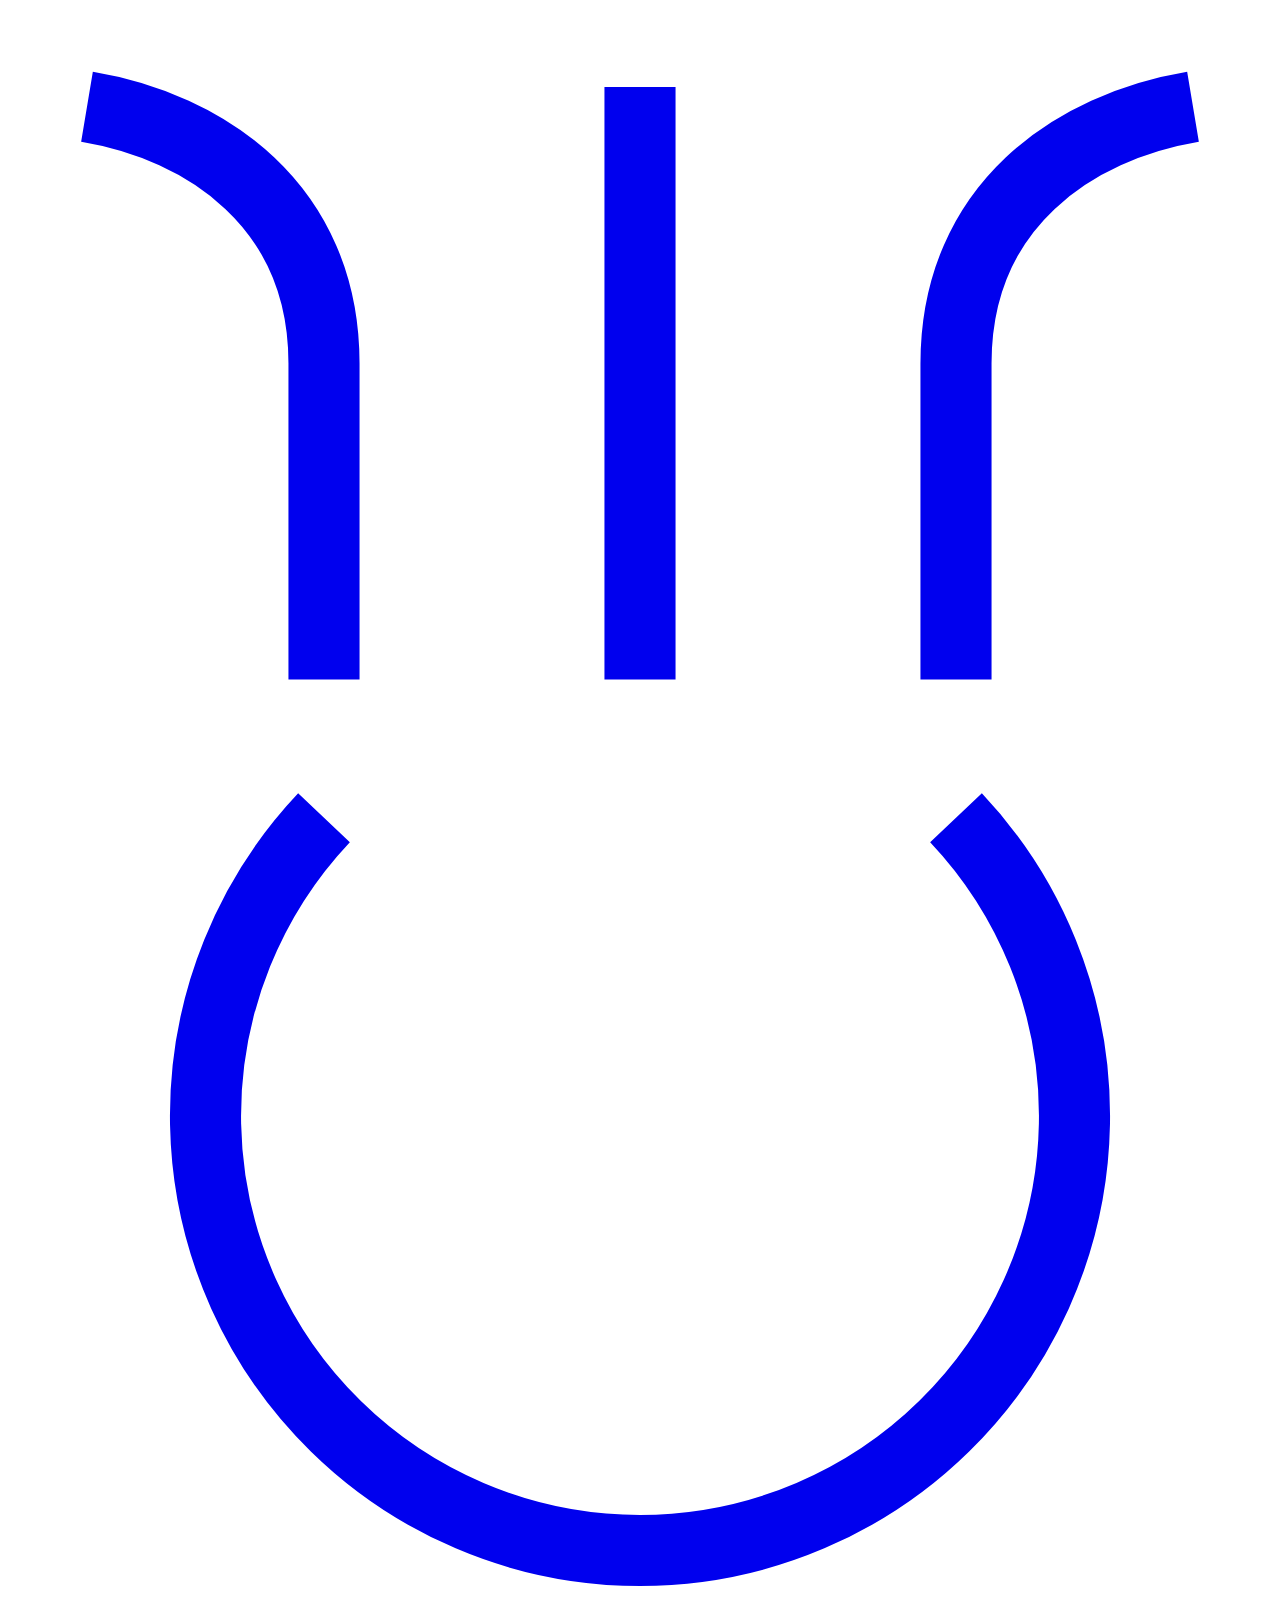
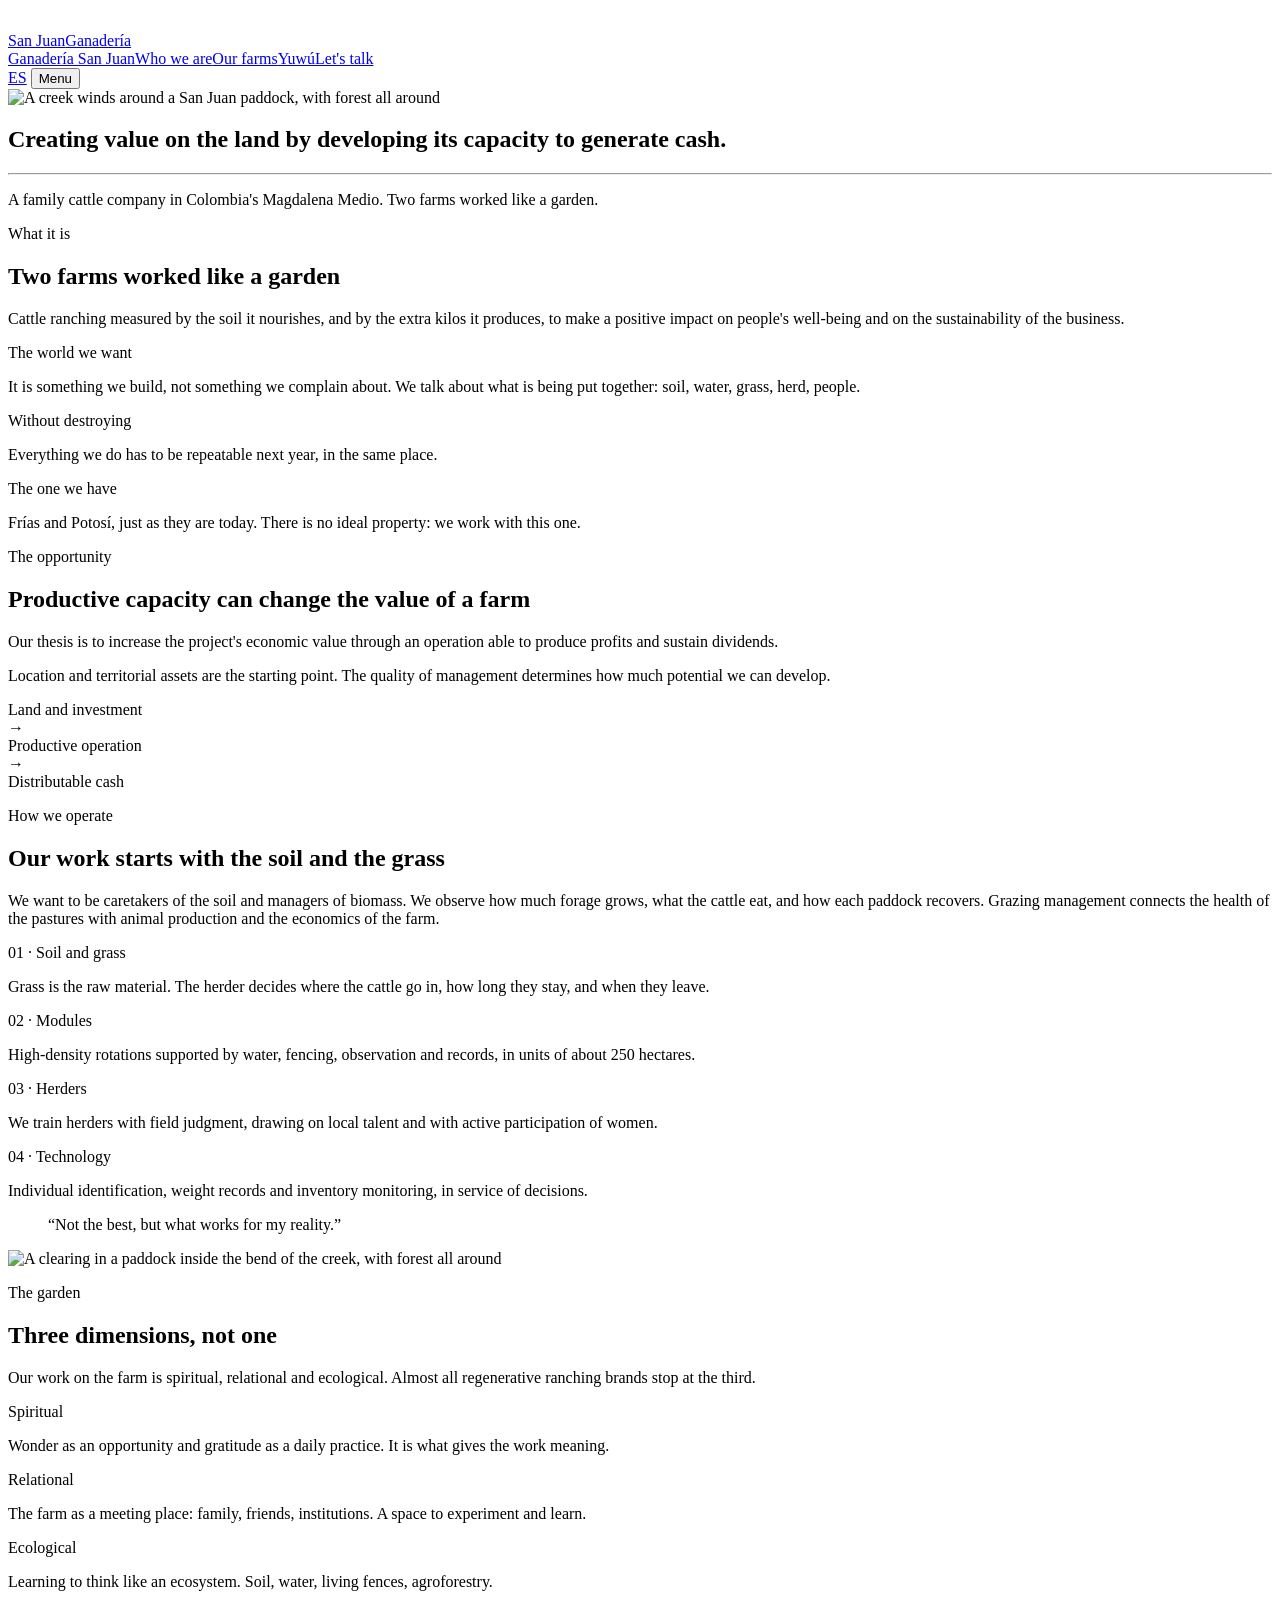
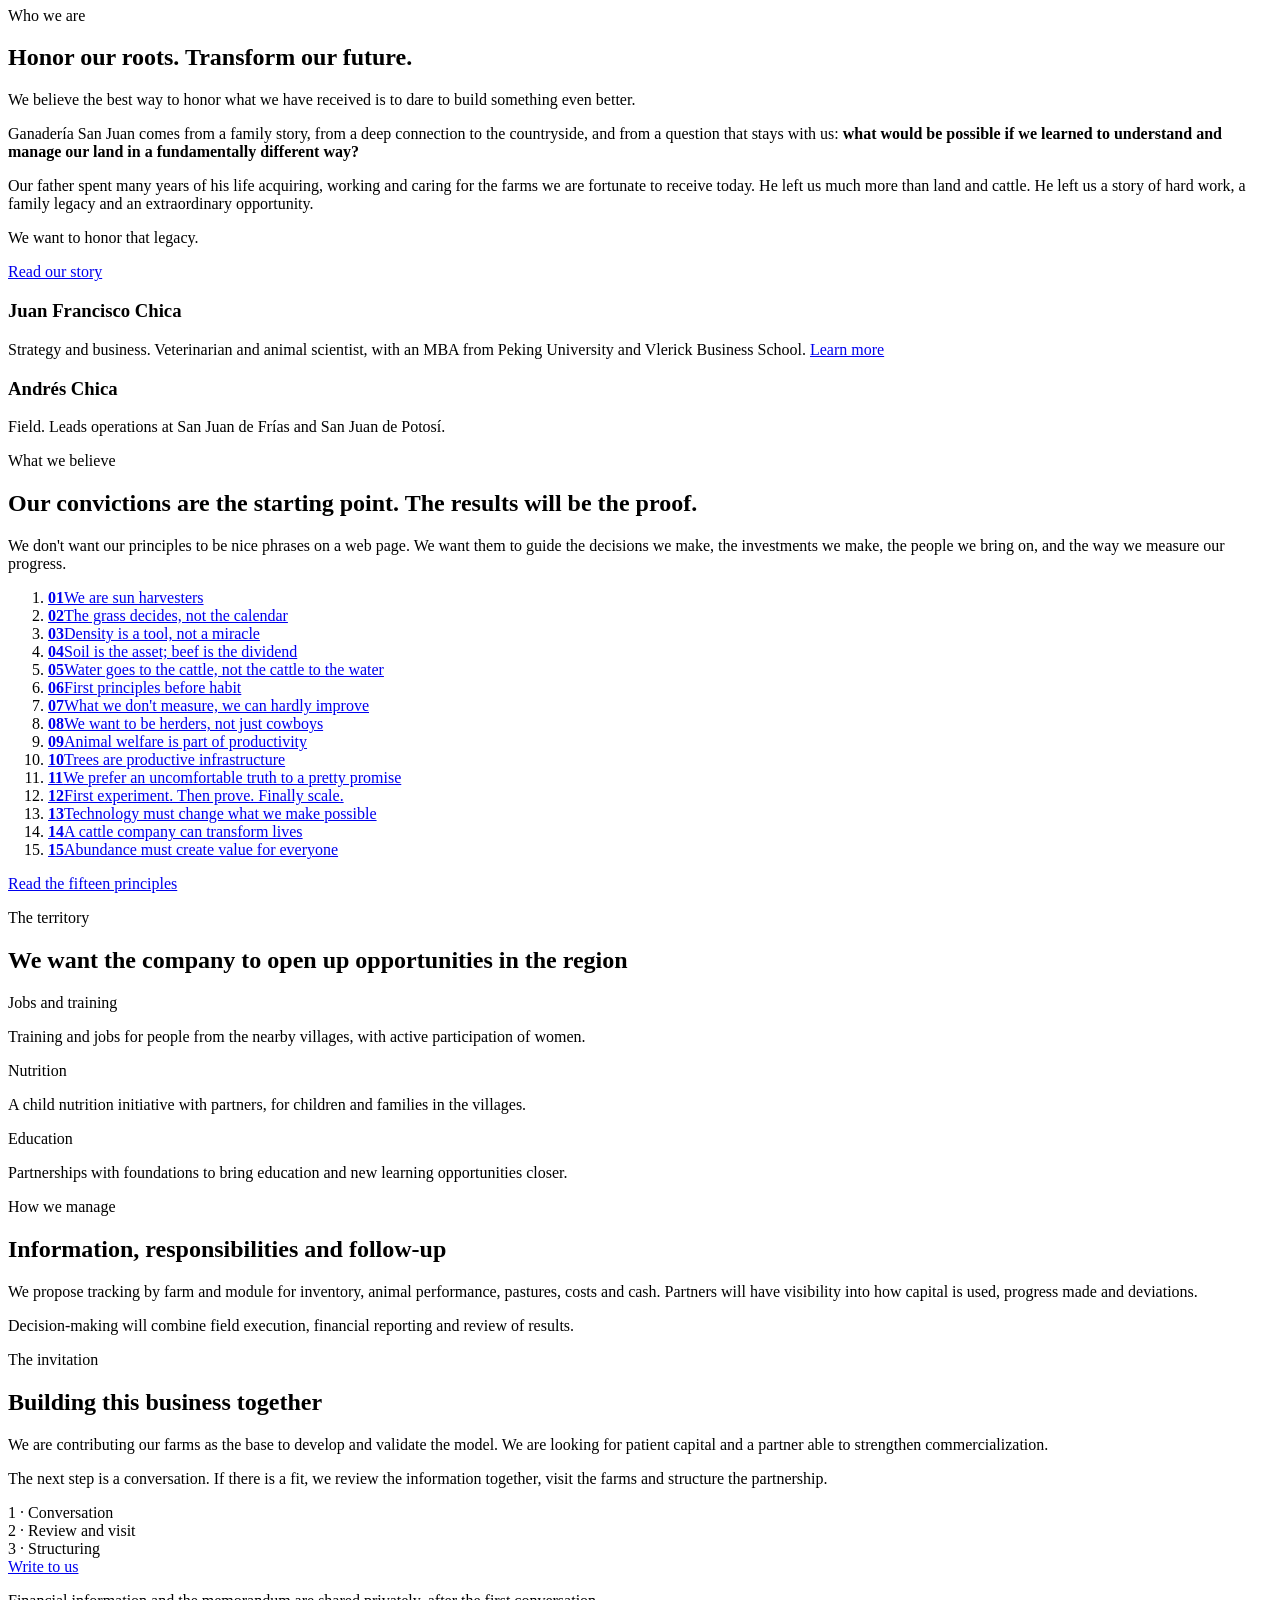
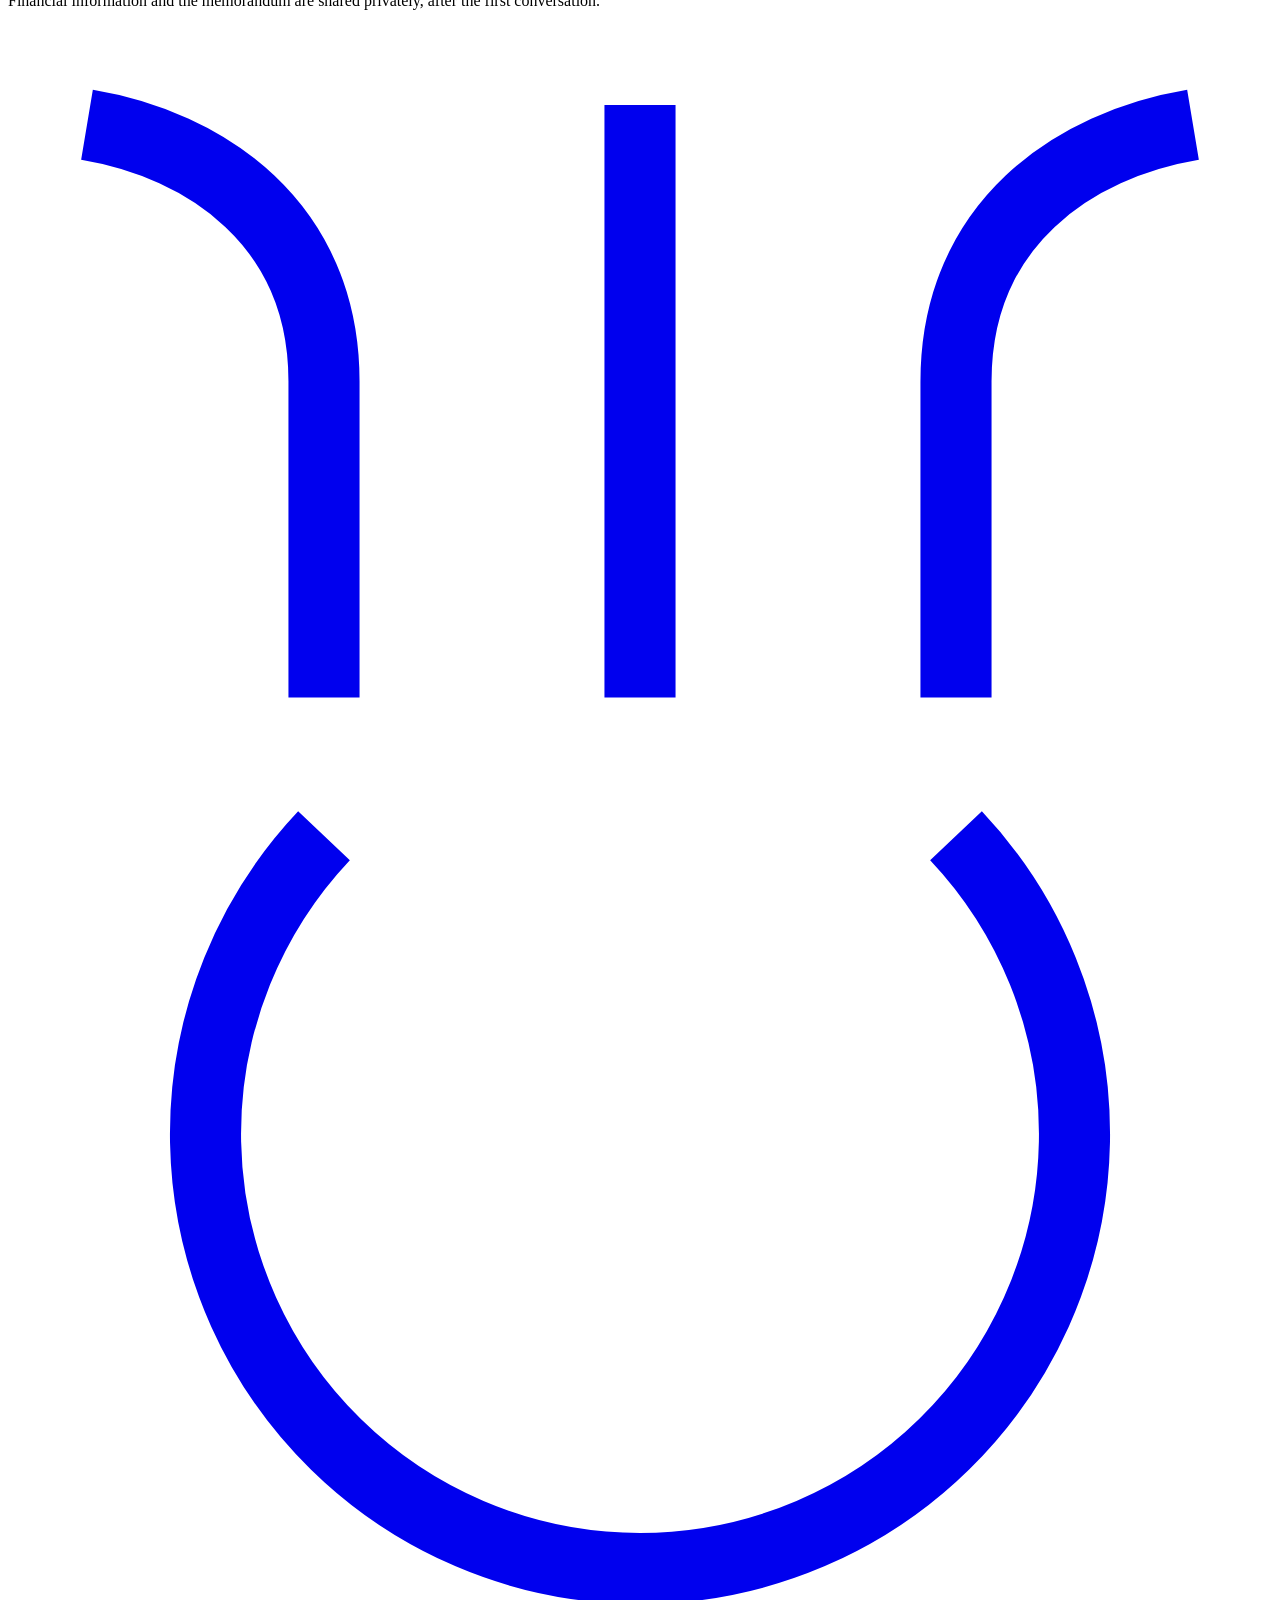
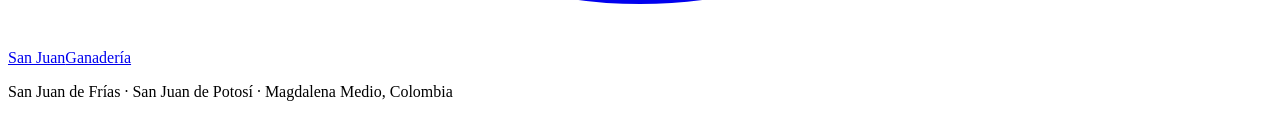
==== docs/en/index.html @ 76912801 "Versión en inglés (/en/) con botón ES · EN: inicio, quiénes somos, fincas y Yuwú Co-Authored-By: Cla" ====
<!doctype html>
<html lang="en">
<head>
<meta charset="utf-8">
<meta name="viewport" content="width=device-width, initial-scale=1">
<title>Ganadería San Juan</title>
<meta name="description" content="A family cattle company in Colombia's Magdalena Medio. Creating value in the land by developing its capacity to generate cash.">
<meta property="og:title" content="Ganadería San Juan">
<meta property="og:description" content="A family cattle company in Colombia's Magdalena Medio. Creating value in the land by developing its capacity to generate cash.">
<meta property="og:image" content="/ganaderia-san-juan/activos/fotos/predio-01-agua.jpg">
<link rel="alternate" hreflang="en" href="https://jfchica86.github.io/ganaderia-san-juan/en/">
<link rel="alternate" hreflang="es" href="https://jfchica86.github.io/ganaderia-san-juan/">
<link rel="icon" href="/ganaderia-san-juan/activos/favicon.svg" type="image/svg+xml">
<link rel="preconnect" href="https://fonts.googleapis.com">
<link rel="preconnect" href="https://fonts.gstatic.com" crossorigin>
<link href="https://fonts.googleapis.com/css2?family=Jost:wght@400;500&family=Work+Sans:wght@400;500;600&family=Zilla+Slab:wght@400;500&display=swap" rel="stylesheet">
<link rel="stylesheet" href="/ganaderia-san-juan/activos/estilos.css?v=696f7a85">
</head>
<body>
<header class="nav"><div class="contenedor">
  <a class="marca" href="/ganaderia-san-juan/en/" aria-label="Ganadería San Juan, home"><span class="fila"><svg xmlns="http://www.w3.org/2000/svg" viewBox="18 8 64 82" role="img" aria-label="San Juan">

<g fill="none" stroke="currentColor" stroke-width="3.6"><path d="M34,49 A22,22 0 1 0 66,49"></path><path d="M34,42 V26 C34,18 28,14 22,13"></path><path d="M50,42 V12"></path><path d="M66,42 V26 C66,18 72,14 78,13"></path></g>
</svg><span class="nombre">San Juan</span></span><span class="fila2"><i></i><span class="sub">Ganadería</span></span></a>
  <nav class="enlaces" id="menu"><a href="/ganaderia-san-juan/en/" aria-current="page">Ganadería San Juan</a><a href="/ganaderia-san-juan/en/quienes-somos/">Who we are</a><a href="/ganaderia-san-juan/en/fincas/">Our farms</a><a href="/ganaderia-san-juan/en/yuwu/">Yuwú</a><a href="/ganaderia-san-juan/en/#conversemos">Let's talk</a></nav>
  <div class="nav-derecha">
    <a class="idioma" href="/ganaderia-san-juan/" hreflang="es" lang="es" title="Español">ES</a>
    <button class="menu-boton" type="button" aria-expanded="false" aria-controls="menu">Menu</button>
  </div>
</div></header>
<main>
<section class="portada">
  <img src="/ganaderia-san-juan/activos/fotos/predio-01-agua.jpg" alt="A creek winds around a San Juan paddock, with forest all around" fetchpriority="high">
  <div class="contenedor">
    <h1>Creating value on the land by developing its capacity to generate cash.</h1>
    <hr class="regla">
    <p class="bajada">A family cattle company in Colombia's Magdalena Medio. Two farms worked like a garden.</p>
  </div>
</section>

<section class="seccion" id="que-es"><div class="contenedor">
  <p class="etiqueta">What it is</p>
  <h2>Two farms worked like a garden</h2>
  <div class="cuerpo"><p>Cattle ranching measured by the soil it nourishes, and by the extra kilos it produces, to make a positive impact on people's well-being and on the sustainability of the business.</p></div>
  <div class="columnas">
    <div class="col"><p class="etiqueta">The world we want</p><p class="secundario">It is something we build, not something we complain about. We talk about what is being put together: soil, water, grass, herd, people.</p></div>
    <div class="col"><p class="etiqueta">Without destroying</p><p class="secundario">Everything we do has to be repeatable next year, in the same place.</p></div>
    <div class="col"><p class="etiqueta">The one we have</p><p class="secundario">Frías and Potosí, just as they are today. There is no ideal property: we work with this one.</p></div>
  </div>
</div></section>

<section class="seccion tarjeta-fondo" id="oportunidad"><div class="contenedor">
  <p class="etiqueta">The opportunity</p>
  <h2>Productive capacity can change the value of a farm</h2>
  <div class="cuerpo">
    <p>Our thesis is to increase the project's economic value through an operation able to produce profits and sustain dividends.</p>
    <p>Location and territorial assets are the starting point. The quality of management determines how much potential we can develop.</p>
  </div>
  <div class="flujo"><div>Land and investment</div><span>→</span><div>Productive operation</div><span>→</span><div>Distributable cash</div></div>
</div></section>

<section class="seccion" id="como-operamos"><div class="contenedor">
  <p class="etiqueta">How we operate</p>
  <h2>Our work starts with the soil and the grass</h2>
  <div class="cuerpo"><p>We want to be caretakers of the soil and managers of biomass. We observe how much forage grows, what the cattle eat, and how each paddock recovers. Grazing management connects the health of the pastures with animal production and the economics of the farm.</p></div>
  <div class="columnas cuatro">
    <div class="col"><p class="etiqueta">01 · Soil and grass</p><p class="secundario">Grass is the raw material. The herder decides where the cattle go in, how long they stay, and when they leave.</p></div>
    <div class="col"><p class="etiqueta">02 · Modules</p><p class="secundario">High-density rotations supported by water, fencing, observation and records, in units of about 250 hectares.</p></div>
    <div class="col"><p class="etiqueta">03 · Herders</p><p class="secundario">We train herders with field judgment, drawing on local talent and with active participation of women.</p></div>
    <div class="col"><p class="etiqueta">04 · Technology</p><p class="secundario">Individual identification, weight records and inventory monitoring, in service of decisions.</p></div>
  </div>
  <blockquote class="cita">“Not the best, but what works for my reality.”</blockquote>
</div></section>

<section class="oscura" id="el-jardin">
  <img class="foto-sangre" src="/ganaderia-san-juan/activos/fotos/predio-02-potrero.jpg" alt="A clearing in a paddock inside the bend of the creek, with forest all around" loading="lazy">
  <div class="seccion"><div class="contenedor">
    <p class="etiqueta">The garden</p>
    <h2>Three dimensions, not one</h2>
    <div class="cuerpo"><p>Our work on the farm is spiritual, relational and ecological. Almost all regenerative ranching brands stop at the third.</p></div>
    <div class="columnas">
      <div class="col"><p class="etiqueta">Spiritual</p><p class="secundario">Wonder as an opportunity and gratitude as a daily practice. It is what gives the work meaning.</p></div>
      <div class="col"><p class="etiqueta">Relational</p><p class="secundario">The farm as a meeting place: family, friends, institutions. A space to experiment and learn.</p></div>
      <div class="col"><p class="etiqueta">Ecological</p><p class="secundario">Learning to think like an ecosystem. Soil, water, living fences, agroforestry.</p></div>
    </div>
  </div></div>
</section>

<section class="seccion tarjeta-fondo" id="quienes-somos"><div class="contenedor">
  <p class="etiqueta">Who we are</p>
  <h2>Honor our roots. Transform our future.</h2>
  <div class="cuerpo">
    <p>We believe the best way to honor what we have received is to dare to build something even better.</p>
    <p>Ganadería San Juan comes from a family story, from a deep connection to the countryside, and from a question that stays with us: <strong>what would be possible if we learned to understand and manage our land in a fundamentally different way?</strong></p>
    <p>Our father spent many years of his life acquiring, working and caring for the farms we are fortunate to receive today. He left us much more than land and cattle. He left us a story of hard work, a family legacy and an extraordinary opportunity.</p>
    <p>We want to honor that legacy.</p>
  </div>
  <a class="boton sepia" href="/ganaderia-san-juan/en/quienes-somos/">Read our story</a>
  <div class="personas">
    <div class="persona"><h3>Juan Francisco Chica</h3><p class="secundario">Strategy and business. Veterinarian and animal scientist, with an MBA from Peking University and Vlerick Business School. <a href="https://juanchica.com/sobre-mi/">Learn more</a></p></div>
    <div class="persona"><h3>Andrés Chica</h3><p class="secundario">Field. Leads operations at San Juan de Frías and San Juan de Potosí.</p></div>
  </div>
</div></section>

<section class="seccion" id="en-que-creemos"><div class="contenedor">
  <p class="etiqueta">What we believe</p>
  <h2>Our convictions are the starting point. The results will be the proof.</h2>
  <div class="cuerpo"><p>We don't want our principles to be nice phrases on a web page. We want them to guide the decisions we make, the investments we make, the people we bring on, and the way we measure our progress.</p></div>
  <ol class="principios">
    <li><a href="/ganaderia-san-juan/en/quienes-somos/#p01"><b>01</b>We are sun harvesters</a></li>
    <li><a href="/ganaderia-san-juan/en/quienes-somos/#p02"><b>02</b>The grass decides, not the calendar</a></li>
    <li><a href="/ganaderia-san-juan/en/quienes-somos/#p03"><b>03</b>Density is a tool, not a miracle</a></li>
    <li><a href="/ganaderia-san-juan/en/quienes-somos/#p04"><b>04</b>Soil is the asset; beef is the dividend</a></li>
    <li><a href="/ganaderia-san-juan/en/quienes-somos/#p05"><b>05</b>Water goes to the cattle, not the cattle to the water</a></li>
    <li><a href="/ganaderia-san-juan/en/quienes-somos/#p06"><b>06</b>First principles before habit</a></li>
    <li><a href="/ganaderia-san-juan/en/quienes-somos/#p07"><b>07</b>What we don't measure, we can hardly improve</a></li>
    <li><a href="/ganaderia-san-juan/en/quienes-somos/#p08"><b>08</b>We want to be herders, not just cowboys</a></li>
    <li><a href="/ganaderia-san-juan/en/quienes-somos/#p09"><b>09</b>Animal welfare is part of productivity</a></li>
    <li><a href="/ganaderia-san-juan/en/quienes-somos/#p10"><b>10</b>Trees are productive infrastructure</a></li>
    <li><a href="/ganaderia-san-juan/en/quienes-somos/#p11"><b>11</b>We prefer an uncomfortable truth to a pretty promise</a></li>
    <li><a href="/ganaderia-san-juan/en/quienes-somos/#p12"><b>12</b>First experiment. Then prove. Finally scale.</a></li>
    <li><a href="/ganaderia-san-juan/en/quienes-somos/#p13"><b>13</b>Technology must change what we make possible</a></li>
    <li><a href="/ganaderia-san-juan/en/quienes-somos/#p14"><b>14</b>A cattle company can transform lives</a></li>
    <li><a href="/ganaderia-san-juan/en/quienes-somos/#p15"><b>15</b>Abundance must create value for everyone</a></li>
  </ol>
  <a class="boton sepia" href="/ganaderia-san-juan/en/quienes-somos/#en-que-creemos">Read the fifteen principles</a>
</div></section>

<section class="seccion tarjeta-fondo" id="region"><div class="contenedor">
  <p class="etiqueta">The territory</p>
  <h2>We want the company to open up opportunities in the region</h2>
  <div class="columnas">
    <div class="col"><p class="etiqueta">Jobs and training</p><p class="secundario">Training and jobs for people from the nearby villages, with active participation of women.</p></div>
    <div class="col"><p class="etiqueta">Nutrition</p><p class="secundario">A child nutrition initiative with partners, for children and families in the villages.</p></div>
    <div class="col"><p class="etiqueta">Education</p><p class="secundario">Partnerships with foundations to bring education and new learning opportunities closer.</p></div>
  </div>
</div></section>

<section class="seccion" id="gobierno"><div class="contenedor">
  <p class="etiqueta">How we manage</p>
  <h2>Information, responsibilities and follow-up</h2>
  <div class="cuerpo">
    <p>We propose tracking by farm and module for inventory, animal performance, pastures, costs and cash. Partners will have visibility into how capital is used, progress made and deviations.</p>
    <p>Decision-making will combine field execution, financial reporting and review of results.</p>
  </div>
</div></section>


<section class="seccion oscura" id="conversemos"><div class="contenedor">
  <p class="etiqueta">The invitation</p>
  <h2>Building this business together</h2>
  <div class="cuerpo">
    <p>We are contributing our farms as the base to develop and validate the model. We are looking for patient capital and a partner able to strengthen commercialization.</p>
    <p>The next step is a conversation. If there is a fit, we review the information together, visit the farms and structure the partnership.</p>
  </div>
  <div class="pasos"><div>1 · Conversation</div><div>2 · Review and visit</div><div>3 · Structuring</div></div>
  <a class="boton" href="mailto:juan.francisco.chica@gmail.com?subject=Ganader%C3%ADa%20San%20Juan">Write to us</a>
  <p class="nota">Financial information and the memorandum are shared privately, after the first conversation.</p>
</div></section>

</main>
<footer class="pie"><div class="contenedor">
  <a class="marca" href="/ganaderia-san-juan/en/"><span class="fila"><svg xmlns="http://www.w3.org/2000/svg" viewBox="18 8 64 82" role="img" aria-label="San Juan">

<g fill="none" stroke="currentColor" stroke-width="3.6"><path d="M34,49 A22,22 0 1 0 66,49"></path><path d="M34,42 V26 C34,18 28,14 22,13"></path><path d="M50,42 V12"></path><path d="M66,42 V26 C66,18 72,14 78,13"></path></g>
</svg><span class="nombre">San Juan</span></span><span class="fila2"><i></i><span class="sub">Ganadería</span></span></a>
  <p>San Juan de Frías · San Juan de Potosí · Magdalena Medio, Colombia</p>
</div></footer>
<script>
  const nav = document.querySelector('.nav'), boton = document.querySelector('.menu-boton');
  boton.addEventListener('click', () => {
    const abierto = nav.classList.toggle('abierto');
    boton.setAttribute('aria-expanded', abierto); boton.textContent = abierto ? 'Close' : 'Menu';
  });
  document.querySelectorAll('#menu a').forEach(a => a.addEventListener('click', () => {
    nav.classList.remove('abierto'); boton.setAttribute('aria-expanded', false); boton.textContent = 'Menu';
  }));
</script>
</body>
</html>
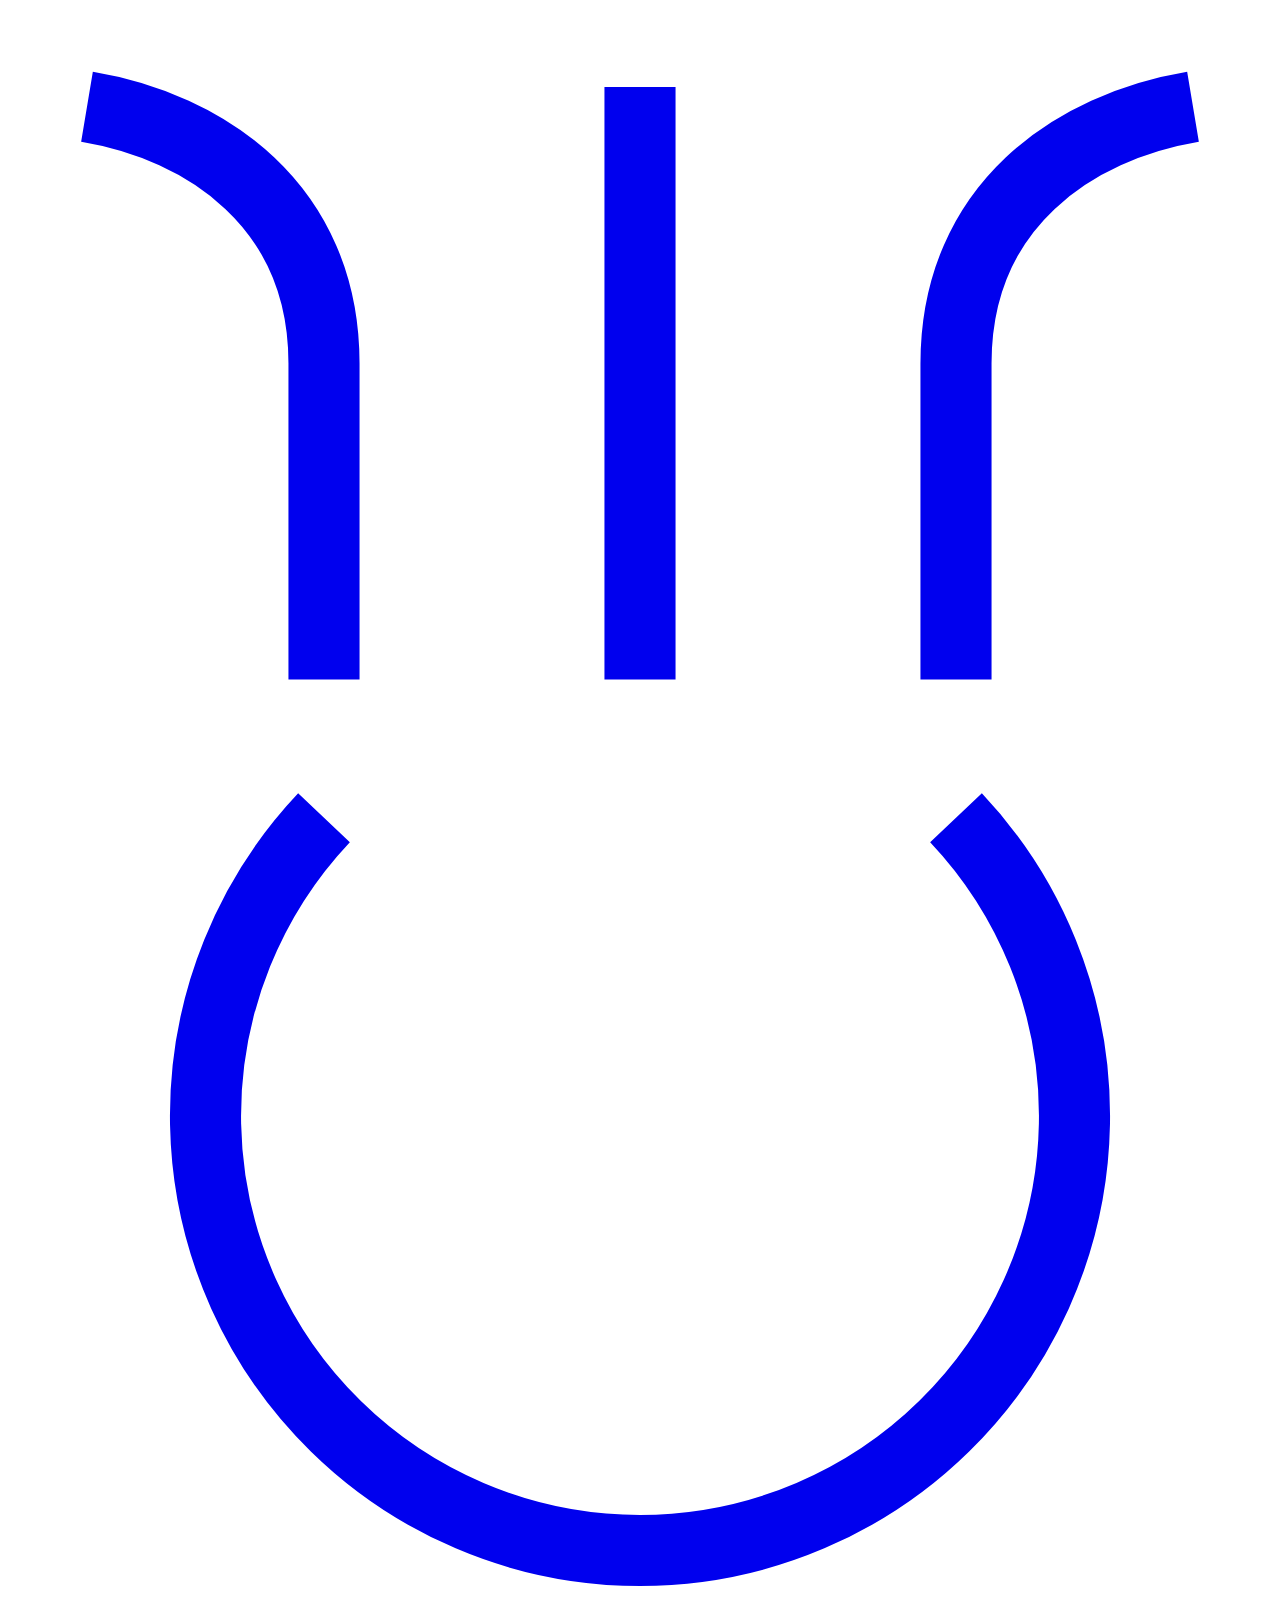
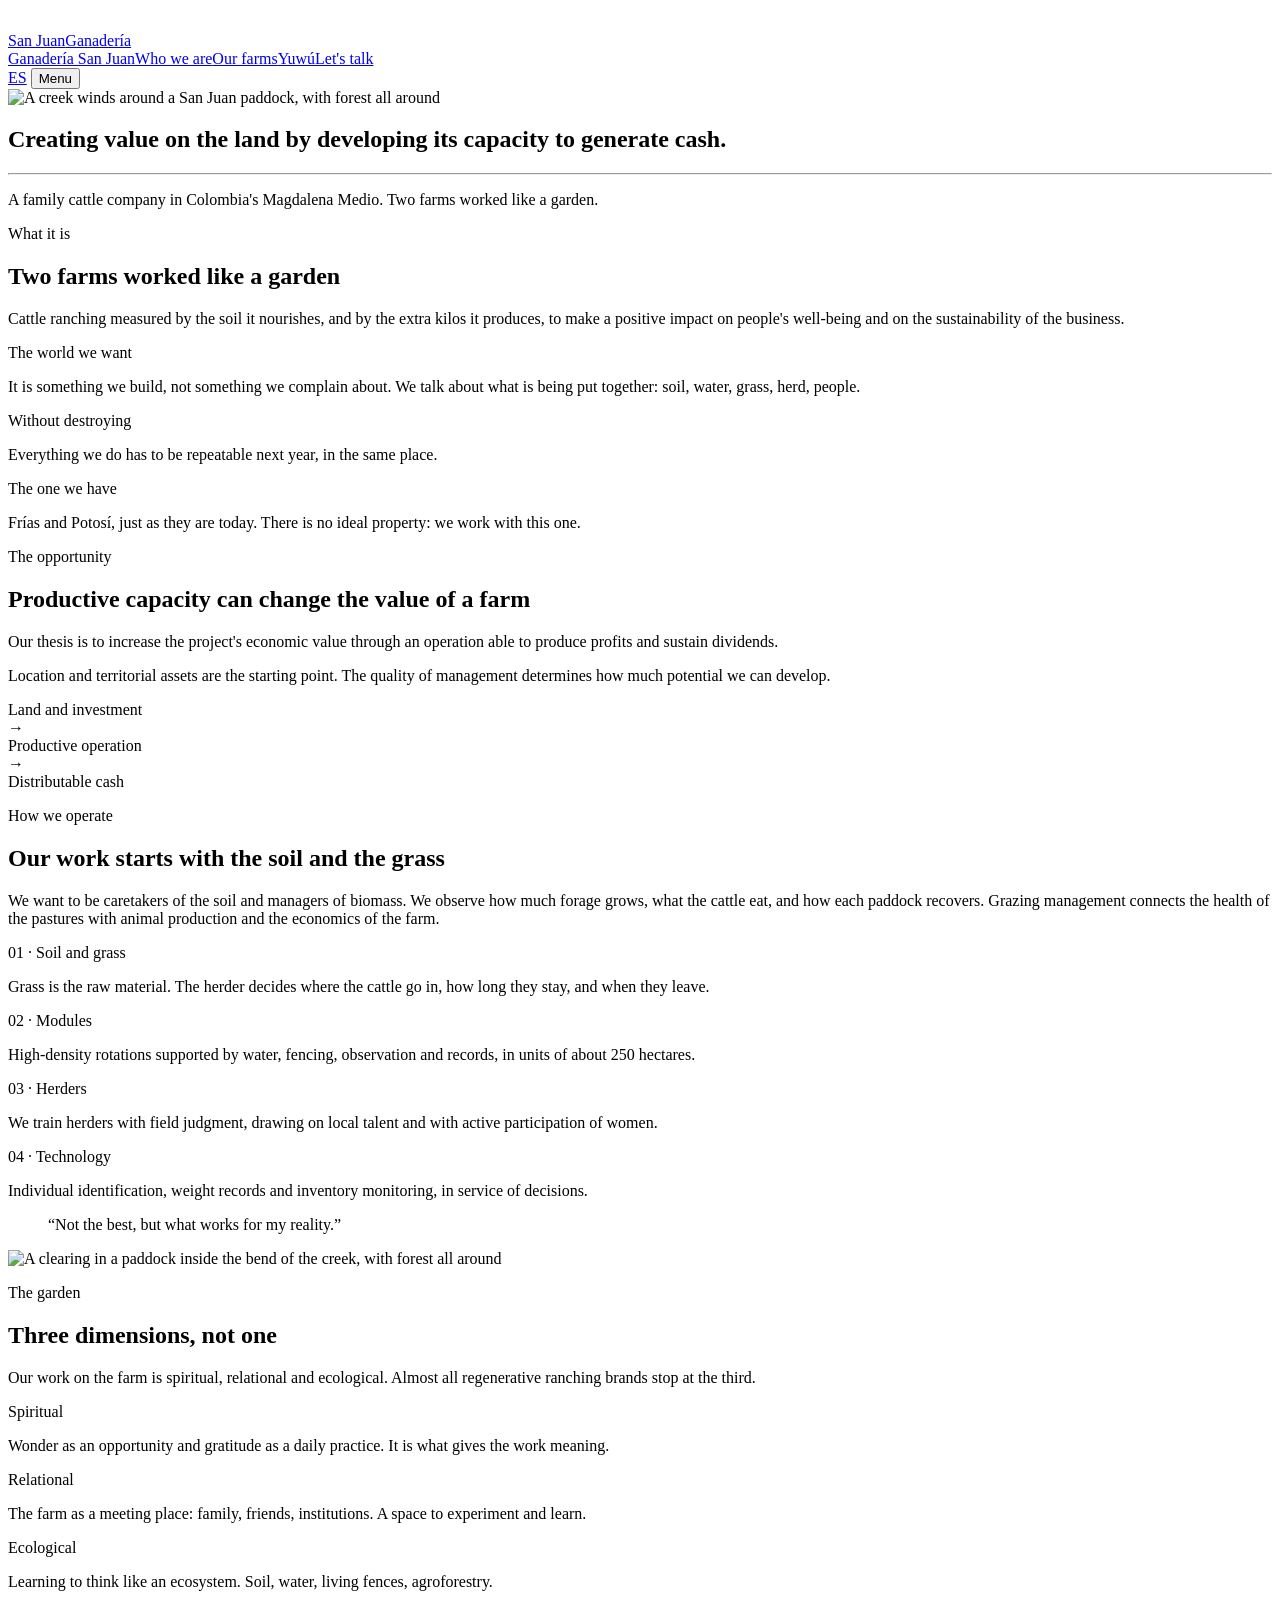
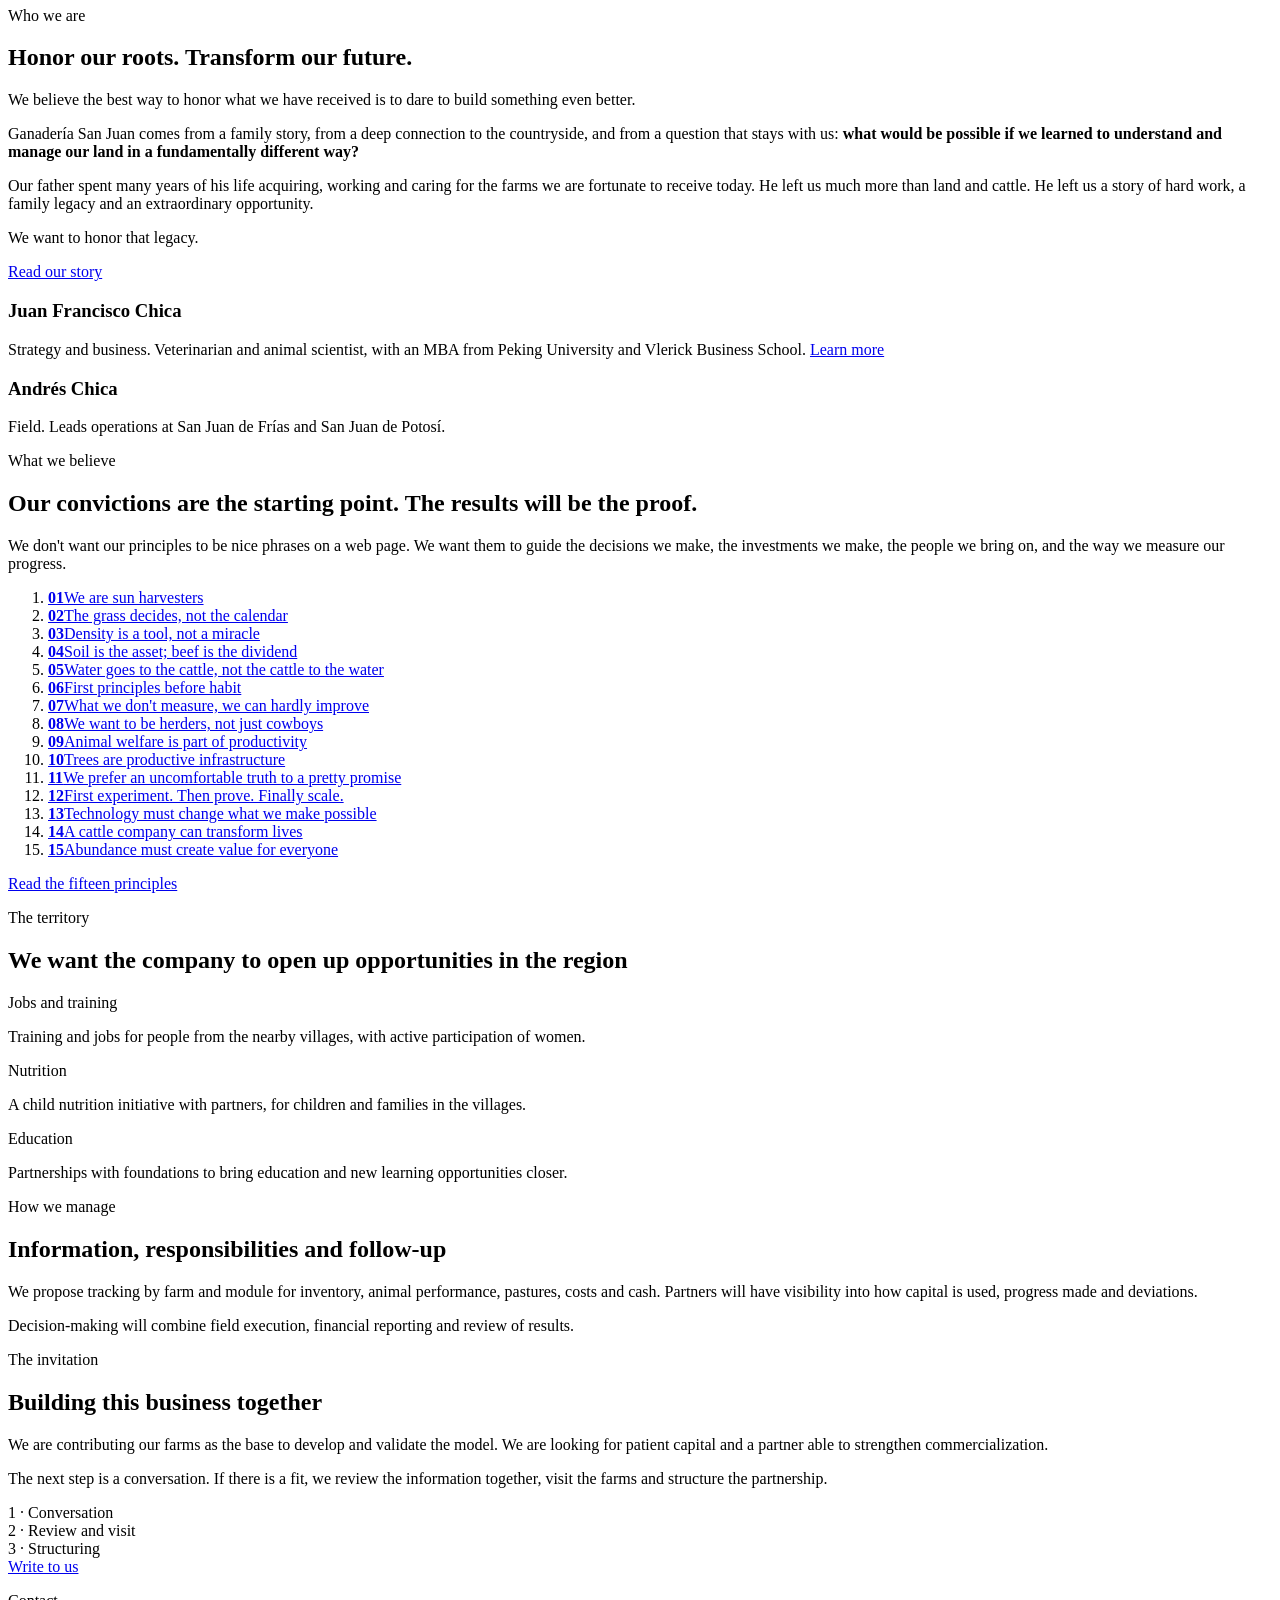
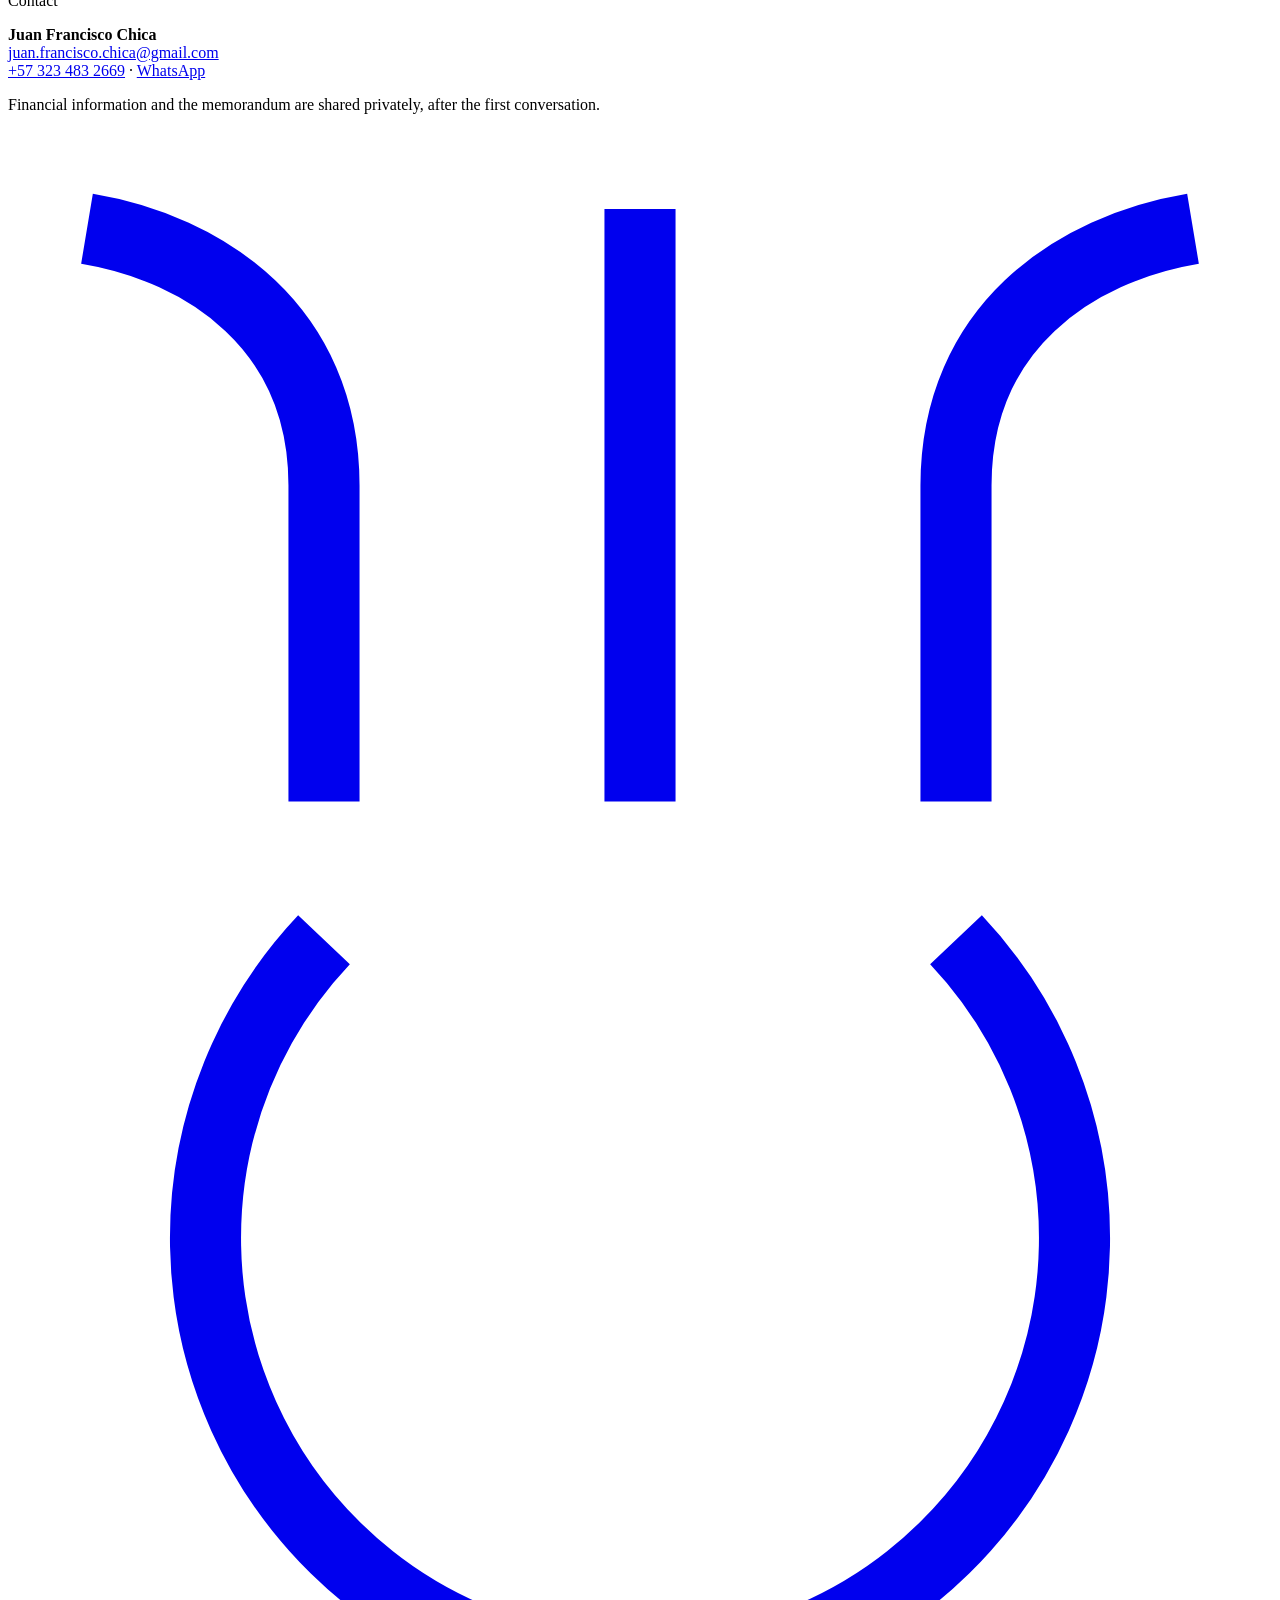
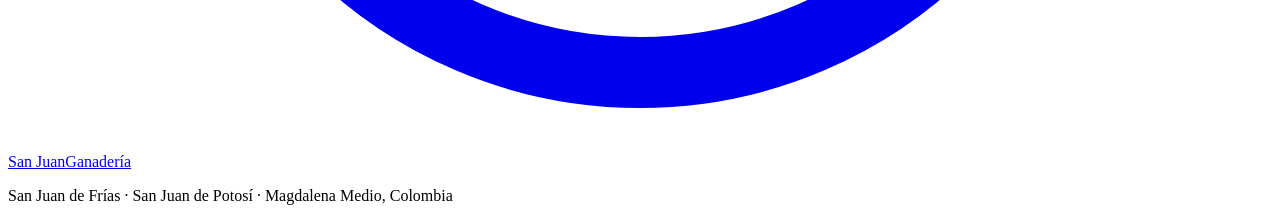
==== commit 3584a222: "Contacto: correo y WhatsApp de Juan en la invitación (español e inglés) Co-Authored-By: Claude Opus " ====
--- a/docs/en/index.html
+++ b/docs/en/index.html
@@ -14,7 +14,7 @@
 <link rel="preconnect" href="https://fonts.googleapis.com">
 <link rel="preconnect" href="https://fonts.gstatic.com" crossorigin>
 <link href="https://fonts.googleapis.com/css2?family=Jost:wght@400;500&family=Work+Sans:wght@400;500;600&family=Zilla+Slab:wght@400;500&display=swap" rel="stylesheet">
-<link rel="stylesheet" href="/ganaderia-san-juan/activos/estilos.css?v=696f7a85">
+<link rel="stylesheet" href="/ganaderia-san-juan/activos/estilos.css?v=5b569e22">
 </head>
 <body>
 <header class="nav"><div class="contenedor">
@@ -155,6 +155,12 @@
   </div>
   <div class="pasos"><div>1 · Conversation</div><div>2 · Review and visit</div><div>3 · Structuring</div></div>
   <a class="boton" href="mailto:juan.francisco.chica@gmail.com?subject=Ganader%C3%ADa%20San%20Juan">Write to us</a>
+  <div class="contacto">
+    <p class="etiqueta">Contact</p>
+    <p><strong>Juan Francisco Chica</strong><br>
+    <a href="mailto:juan.francisco.chica@gmail.com">juan.francisco.chica@gmail.com</a><br>
+    <a href="https://wa.me/573234832669">+57 323 483 2669</a> · <a href="https://wa.me/573234832669">WhatsApp</a></p>
+  </div>
   <p class="nota">Financial information and the memorandum are shared privately, after the first conversation.</p>
 </div></section>
 
